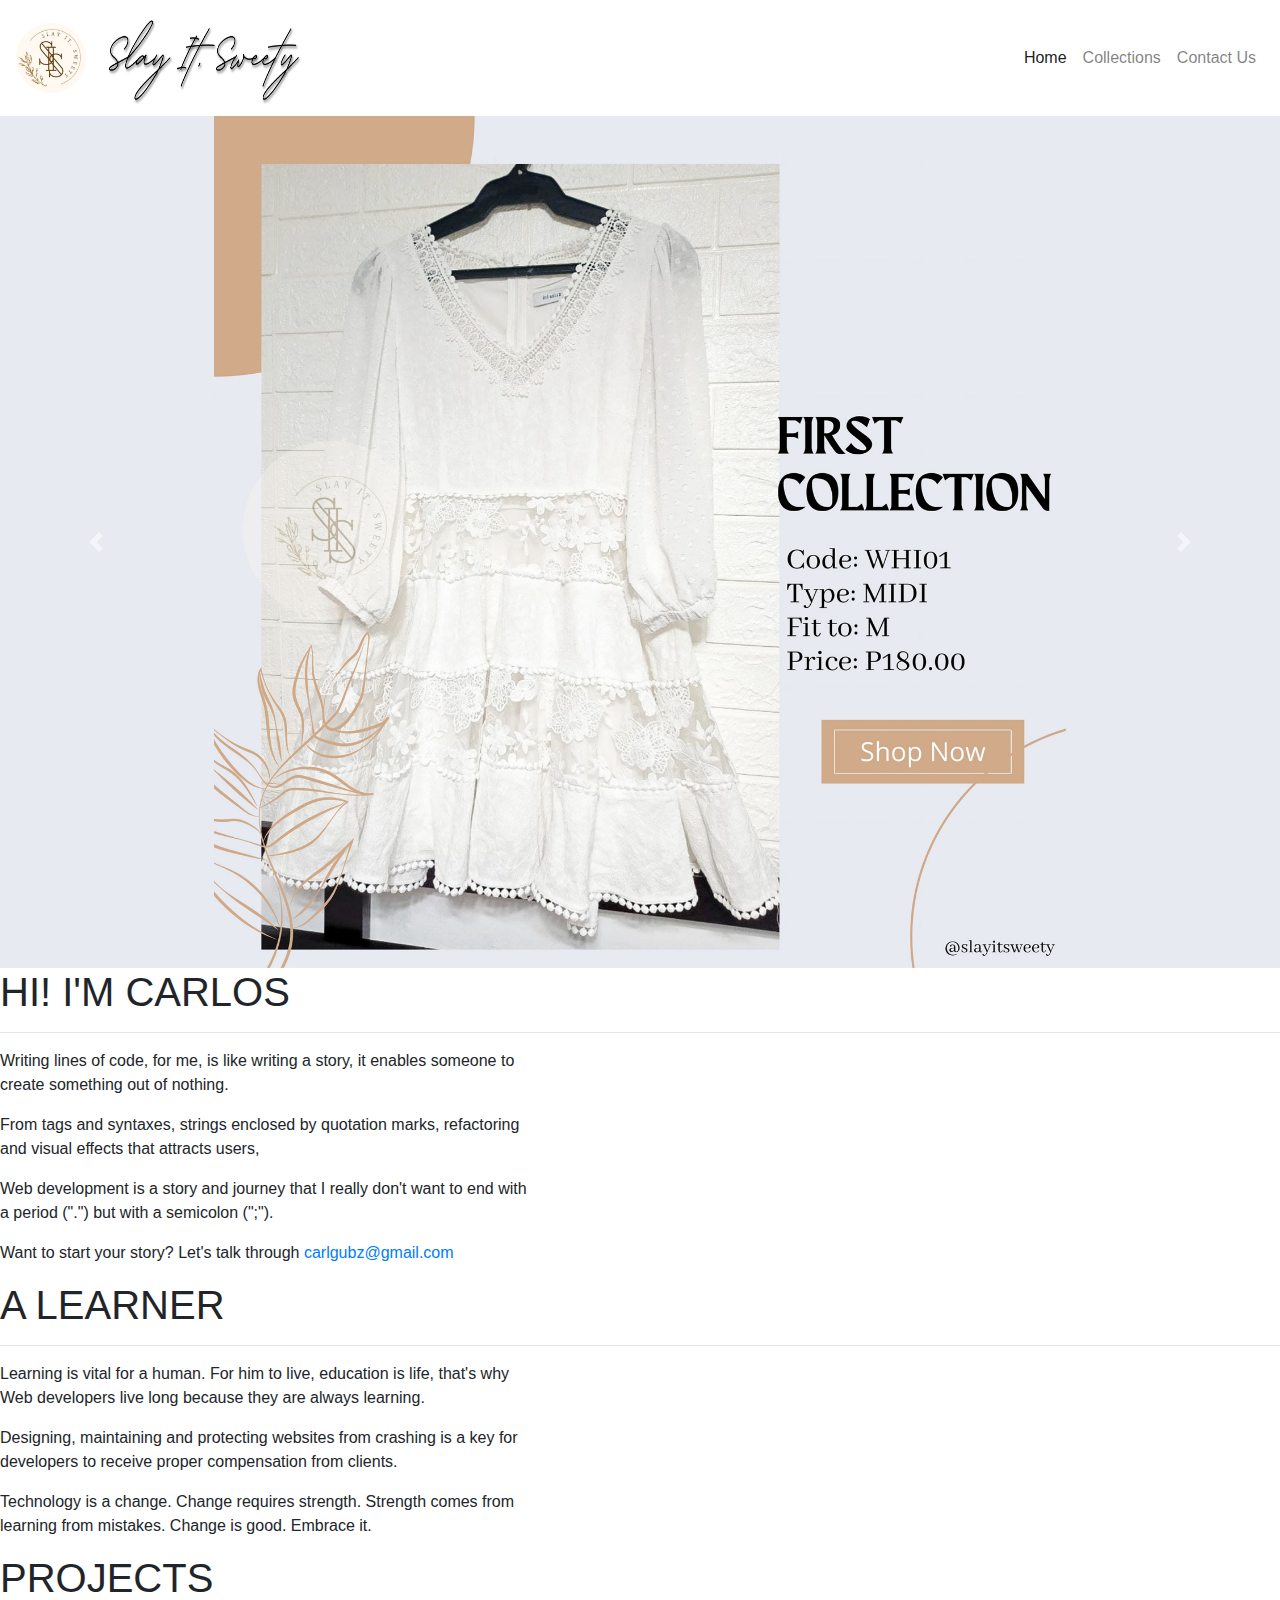
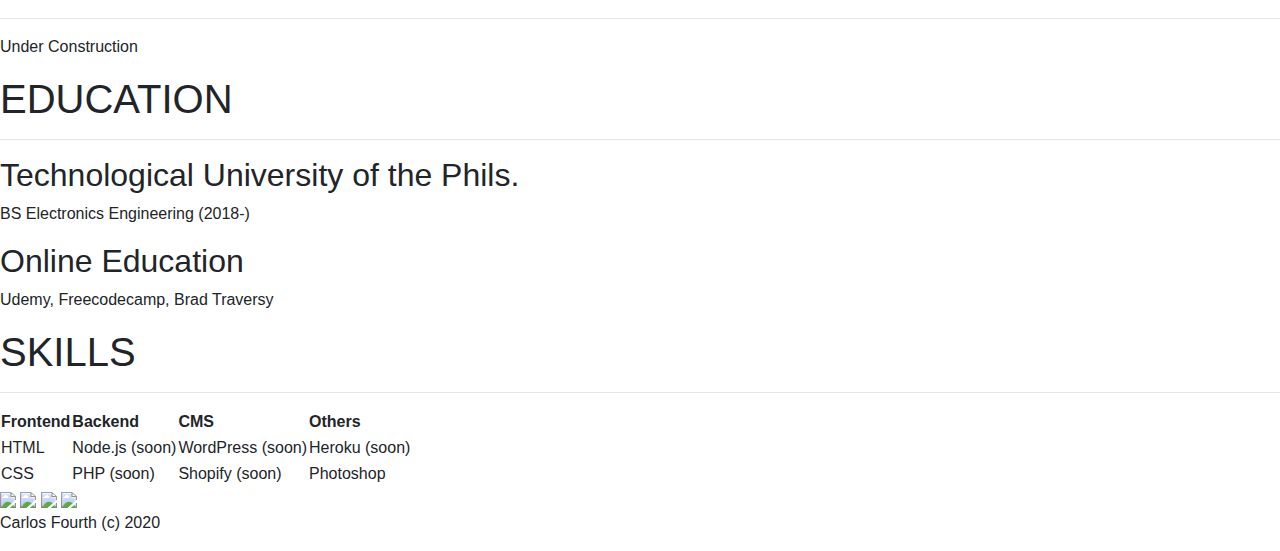
==== index.html @ f82366a4 "Add files via upload" ====
<!DOCTYPE html>
<html lang="en" dir="lir">
	<head>
		<meta name="viewport" content="width=device-width, initial-scale=1.0"> 
        <charset ="utf-8">
		
		<title> Slay it Sweety </title>
		<link rel="shortcut icon" href =  "images/logo.ico" >
		<link rel="stylesheet" href="https://stackpath.bootstrapcdn.com/bootstrap/4.4.1/css/bootstrap.min.css" integrity="sha384-Vkoo8x4CGsO3+Hhxv8T/Q5PaXtkKtu6ug5TOeNV6gBiFeWPGFN9MuhOf23Q9Ifjh" crossorigin="anonymous">
		<link rel="stylesheet" href = "styles.css">
		<link href="https://fonts.googleapis.com/css2?family=Anton&family=Indie+Flower&family=Pacifico&display=swap" rel="stylesheet">
		
	</head>
	<body>
		<!-- Navigation Bar --> 
		
      <!--  <nav class="navbar navbar-light bg-transparent">
           
            <a class="navbar-brand" href="#">
             
              
            </a>

--->
            
      
          </nav>
		<nav class="navbar navbar-expand-lg navbar-light bg-transparent ml-auto"> 
			<a class="navbar-brand" href="#"> <img src="images/logo.ico" width="70" height="70" class="d-inline-block align-top" alt=""> </a>
            <a>
                <img src="images/head3.png"width="200" height="100" class="d-inline-block align-top" alt="">
            </a>
				<button class="navbar-toggler" type="button" data-toggle="collapse" data-target="#navbarSupportedContent" aria-controls="navbarSupportedContent" aria-expanded="false" aria-label="Toggle navigation">
					<span class="navbar-toggler-icon"></span> 
				</button>
            
		<div class="collapse navbar-collapse" id="navbarSupportedContent">
			<ul class="navbar-nav ml-auto">
				<li class="nav-item active">
					<a class="nav-link" href="#webDev">Home <span class="sr-only">(current)</span></a>
				</li>
				<li class="nav-item">
					<a class="nav-link" href="#learner">Collections</a>
				</li>
				<li class="nav-item">
					<a class="nav-link" href="#projects">Contact Us</a>
				
			</div>	
		</nav>
        
	
		
		<!-- My Short Description of Myself -->
		<div class="first">
			<div id="carouselExampleControls" class="carousel slide" data-ride="carousel">
                <div class="carousel-inner">
                  <div class="carousel-item active">
                    <img class="d-block w-100" src="images/carousel1.jpg" alt="First slide">
                  </div>
                  <div class="carousel-item">
                    <img class="d-block w-100" src="images/carousel2.jpg" alt="Second slide">
                  </div>
                  <div class="carousel-item">
                    <img class="d-block w-100" src="images/carousel3.jpg" alt="Third slide">
                  </div>
                  <div class="carousel-item">
                    <img class="d-block w-100" src="images/carousel4.jpg" alt="Fourth slide">
                  </div>
                  <div class="carousel-item">
                    <img class="d-block w-100" src="images/carousel5.jpg" alt="Fifth slide">
                  </div>
                </div>
                <a class="carousel-control-prev" href="#carouselExampleControls" role="button" data-slide="prev">
                  <span class="carousel-control-prev-icon" aria-hidden="true"></span>
                  <span class="sr-only">Previous</span>
                </a>
                <a class="carousel-control-next" href="#carouselExampleControls" role="button" data-slide="next">
                  <span class="carousel-control-next-icon" aria-hidden="true"></span>
                  <span class="sr-only">Next</span>
                </a>
              </div>

		</div>
		<div class="first-container" >
				 <h1 id="webDev">HI! I'M CARLOS</h1>
				 <hr id="hr">
					<p class="first-paragraph"> Writing lines of code, for me, is like writing a story, it enables someone to
					<br> create something out of nothing.  
					
					<p class="first-paragraph">From tags and syntaxes, strings enclosed by quotation marks, refactoring
					<br>  and visual effects that attracts users, </p>
					<p class="first-paragraph"> Web development is a story and journey that I really don't want to end with
					<br> a period (".") but with a semicolon (";").
					</p>

					<p class="first-paragraph">Want to start your story? Let's talk through <a href="https://accounts.google.com">carlgubz@gmail.com</a>  </p>
				</div>		
				<div class="first-first-container">
				 <h1 id="learner" > A LEARNER </h1>
				 <hr id="hr">
				<p class="second-paragraph"> Learning is vital for a human. For him to live, education is life, that's why 
					<br> Web developers live long because they are always learning. 
					<p class="second-paragraph"> Designing, maintaining and protecting websites from crashing is a key for  
					<br> developers to receive proper compensation from clients. </p>
					<p class="second-paragraph"> Technology is a change. Change requires strength. Strength comes from
					<br>  learning from mistakes. Change is good. Embrace it. </p>
					
			</div>
			
		<div id="div-projects">
			<h1 id="projects"> PROJECTS </h1>
			<hr id="hr">

			<p class="first-paragraph"> Under Construction</p>
		
		
		</div>
			
		<div id="ed">
			<h1 id="education"> EDUCATION</h1>
			<hr id="hr">
			<h2>Technological University of the Phils.</h2>
				<p class="ed-parag">BS Electronics Engineering (2018-)</p>
			<h2>Online Education</h2>
				<p class="ed-parag" >Udemy, Freecodecamp, Brad Traversy</p>




		</div>
		
		<div class="second-container"> <!-- Skills -->
			<h1 id="skills" > SKILLS </h1>
			<hr id="hr">
			
			<table id="allSkills">
				<tr id="skillsHead">
					<th>Frontend</th>
					<th>Backend</th>
					<th>CMS</th>
					<th>Others</th>
					
				</tr>
				<tr id="skills-content">
					<td>HTML</td>
					<td>Node.js (soon)</td>
					<td>WordPress (soon)</td>
					<td>Heroku (soon)</td>
				</tr>
				<tr id="skills-content">
					<td>CSS</td>
					<td>PHP (soon)</td>
					<td>Shopify (soon)</td>
					<td>Photoshop</td>

				</tr>
				
				

			</table>
			
			<footer>
				
					<a href="https://www.facebook.com"><img id="fb" src="https://image.flaticon.com/icons/svg/747/747374.svg"></a>
					<a href="https://www.twitter.com"><img id="twitter" src="https://image.flaticon.com/icons/svg/733/733635.svg"></a>
					<a href="https://www.github.com"><img id="github" src="https://image.flaticon.com/icons/svg/1051/1051326.svg"></a>
					<a href="https://www.instagram.com"><img id="ig" src="https://image.flaticon.com/icons/svg/733/733614.svg"></a>
					<p class="footer">Carlos Fourth (c) 2020</p>

			</footer>
	<script src="index.js"> </script>
	<script src="https://code.jquery.com/jquery-3.4.1.slim.min.js" integrity="sha384-J6qa4849blE2+poT4WnyKhv5vZF5SrPo0iEjwBvKU7imGFAV0wwj1yYfoRSJoZ+n" crossorigin="anonymous"></script>
	<script src="https://cdn.jsdelivr.net/npm/popper.js@1.16.0/dist/umd/popper.min.js" integrity="sha384-Q6E9RHvbIyZFJoft+2mJbHaEWldlvI9IOYy5n3zV9zzTtmI3UksdQRVvoxMfooAo" crossorigin="anonymous"></script>
	<script src="https://stackpath.bootstrapcdn.com/bootstrap/4.4.1/js/bootstrap.min.js" integrity="sha384-wfSDF2E50Y2D1uUdj0O3uMBJnjuUD4Ih7YwaYd1iqfktj0Uod8GCExl3Og8ifwB6" crossorigin="anonymous"></script>


	</body>
	
</html>
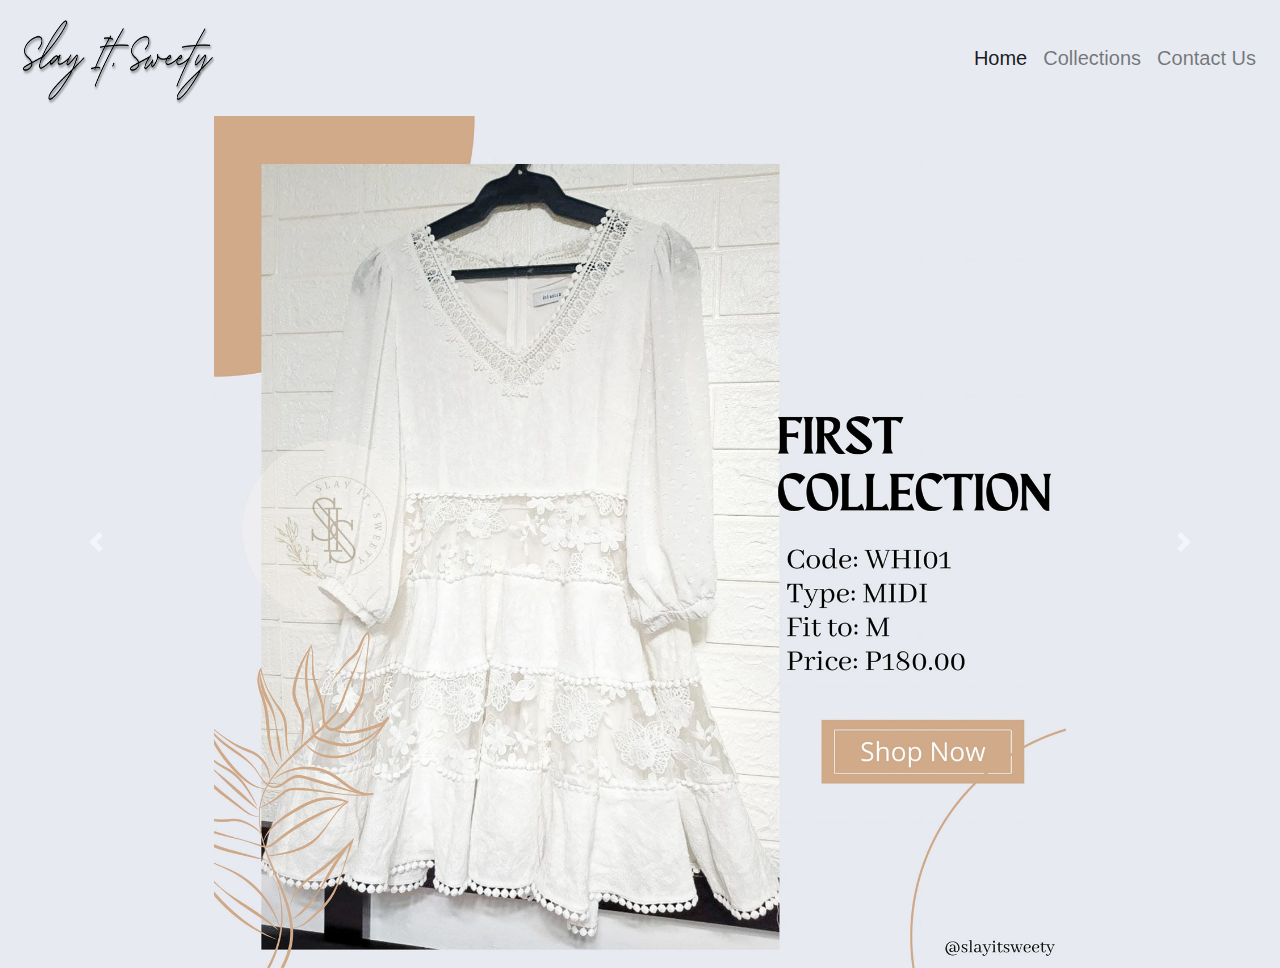
==== commit 60380a53: "Update index.html" ====
--- a/index.html
+++ b/index.html
@@ -81,93 +81,7 @@
               </div>
 
 		</div>
-		<div class="first-container" >
-				 <h1 id="webDev">HI! I'M CARLOS</h1>
-				 <hr id="hr">
-					<p class="first-paragraph"> Writing lines of code, for me, is like writing a story, it enables someone to
-					<br> create something out of nothing.  
-					
-					<p class="first-paragraph">From tags and syntaxes, strings enclosed by quotation marks, refactoring
-					<br>  and visual effects that attracts users, </p>
-					<p class="first-paragraph"> Web development is a story and journey that I really don't want to end with
-					<br> a period (".") but with a semicolon (";").
-					</p>
-
-					<p class="first-paragraph">Want to start your story? Let's talk through <a href="https://accounts.google.com">carlgubz@gmail.com</a>  </p>
-				</div>		
-				<div class="first-first-container">
-				 <h1 id="learner" > A LEARNER </h1>
-				 <hr id="hr">
-				<p class="second-paragraph"> Learning is vital for a human. For him to live, education is life, that's why 
-					<br> Web developers live long because they are always learning. 
-					<p class="second-paragraph"> Designing, maintaining and protecting websites from crashing is a key for  
-					<br> developers to receive proper compensation from clients. </p>
-					<p class="second-paragraph"> Technology is a change. Change requires strength. Strength comes from
-					<br>  learning from mistakes. Change is good. Embrace it. </p>
-					
-			</div>
-			
-		<div id="div-projects">
-			<h1 id="projects"> PROJECTS </h1>
-			<hr id="hr">
-
-			<p class="first-paragraph"> Under Construction</p>
 		
-		
-		</div>
-			
-		<div id="ed">
-			<h1 id="education"> EDUCATION</h1>
-			<hr id="hr">
-			<h2>Technological University of the Phils.</h2>
-				<p class="ed-parag">BS Electronics Engineering (2018-)</p>
-			<h2>Online Education</h2>
-				<p class="ed-parag" >Udemy, Freecodecamp, Brad Traversy</p>
-
-
-
-
-		</div>
-		
-		<div class="second-container"> <!-- Skills -->
-			<h1 id="skills" > SKILLS </h1>
-			<hr id="hr">
-			
-			<table id="allSkills">
-				<tr id="skillsHead">
-					<th>Frontend</th>
-					<th>Backend</th>
-					<th>CMS</th>
-					<th>Others</th>
-					
-				</tr>
-				<tr id="skills-content">
-					<td>HTML</td>
-					<td>Node.js (soon)</td>
-					<td>WordPress (soon)</td>
-					<td>Heroku (soon)</td>
-				</tr>
-				<tr id="skills-content">
-					<td>CSS</td>
-					<td>PHP (soon)</td>
-					<td>Shopify (soon)</td>
-					<td>Photoshop</td>
-
-				</tr>
-				
-				
-
-			</table>
-			
-			<footer>
-				
-					<a href="https://www.facebook.com"><img id="fb" src="https://image.flaticon.com/icons/svg/747/747374.svg"></a>
-					<a href="https://www.twitter.com"><img id="twitter" src="https://image.flaticon.com/icons/svg/733/733635.svg"></a>
-					<a href="https://www.github.com"><img id="github" src="https://image.flaticon.com/icons/svg/1051/1051326.svg"></a>
-					<a href="https://www.instagram.com"><img id="ig" src="https://image.flaticon.com/icons/svg/733/733614.svg"></a>
-					<p class="footer">Carlos Fourth (c) 2020</p>
-
-			</footer>
 	<script src="index.js"> </script>
 	<script src="https://code.jquery.com/jquery-3.4.1.slim.min.js" integrity="sha384-J6qa4849blE2+poT4WnyKhv5vZF5SrPo0iEjwBvKU7imGFAV0wwj1yYfoRSJoZ+n" crossorigin="anonymous"></script>
 	<script src="https://cdn.jsdelivr.net/npm/popper.js@1.16.0/dist/umd/popper.min.js" integrity="sha384-Q6E9RHvbIyZFJoft+2mJbHaEWldlvI9IOYy5n3zV9zzTtmI3UksdQRVvoxMfooAo" crossorigin="anonymous"></script>
@@ -176,4 +90,4 @@
 
 	</body>
 	
-</html>+</html>
--- a/styles.css
+++ b/styles.css
@@ -0,0 +1,266 @@
+
+body{
+	background-color: #e7eaf1 ;
+	margin-right:200px;
+	margin-left:200px }
+
+#hr{width: 100% ;
+	background: black}
+
+
+.websiteLogo {
+	display: block ; 
+	max-width:100px;
+	}
+#navbarSupportedContent{
+    font-size: 20px ;
+    color: black
+}
+.navbar{
+    margin-top:0px
+}    
+.navbar-brand{
+    font-size: 50px
+}
+	
+.nav-link .nav-item{ 
+	font-size: 50px ;
+    color: black}
+
+
+/******HI! Im Carlos******/						
+#prof{
+	width:20%;
+	display:block ;
+	margin-left: auto;
+	margin-right: auto;
+
+}
+#webDev {
+		font-family: Verdana, Geneva, Tahoma, sans-serif;
+		color:black;
+		font-weight: bold;
+		text-align: center; }
+	
+#learner, #education,#projects, #skills {font-family:Verdana, Geneva, Tahoma, sans-serif;
+		color: black;
+		font-size: 30px;
+		text-align: center;
+		font-weight: bold; }
+
+.first-container, #ed, #div-projects, .second-container{
+	align-items: center;
+	text-align:justify;
+	margin-top: 80px ;
+	color: black ;
+	margin-right:50px;
+	margin-left:50px;
+	 }
+
+.first-paragraph, .first-first-paragraph, .second-paragraph, .ed-parag {
+	font-family: 'Roboto', sans-serif;
+	text-align:justify;
+	font-size:18px;
+	line-height: 2.0;
+	letter-spacing: 2px; 
+	margin-top:20px;}
+
+
+
+.first-first-container{
+	margin-top:130px;
+	font-size: 15px ;
+	line-height: 2.0;
+	color: black ;
+	margin-right:50px;
+	margin-left:50px	
+}
+
+/******Skills************/
+ 
+#allSkills{
+	width:100%;
+	padding:30px ;
+	margin-left: auto;
+	margin-right: auto;
+	text-align: center;
+	font-size:20px;
+	font-family: 'Roboto', sans-serif ;
+	font-weight: bold;
+
+}
+#frontEnd{
+	text-align:center ; 
+	margin-bottom: 5px ;
+	margin-top: 40px ;
+	font-size: 30px;
+ }	
+#frontEndPic{
+	margin-bottom: 40px ;
+	width:500px ;
+ }
+ 
+ 
+ #skills-content{
+	 font-weight: normal;
+ }
+
+ /*********Education*************/
+ h2{
+	font-size: 30px;
+}
+
+ /*********FOoter****/
+ footer{
+	display:block ;
+	position:absolute ;
+	left:0 ;
+	right: 0 ;
+	background-color: white;
+	width:100% ;
+	text-align: center;
+	padding:10px ;
+	margin-top:100px;
+	font-family: 'Roboto', sans-serif ;
+	font-size:15px;
+	font-weight:bold;
+ }
+
+ #fb, #github, #ig, #twitter {
+	padding-top:20px ; 
+	width:3%
+ }
+
+ .footer{
+	color:black;
+	margin-top:20px; }
+	
+
+/*PC*/
+@media(max-width:1281px){
+	body{
+		margin-left: 200px;
+		margin-right: 200px;
+	}
+
+/*Mobile*/
+@media (min-width:320px){
+	body {
+		margin:0px;}
+
+	.navbar-brand{
+		display:none ;
+		position: relative;
+		left:50% ;
+	
+	
+	}#hr{width: 100% ;
+		background: white}
+	
+	.websiteLogo {
+		display: block ; 
+		max-width:100px;
+		}
+	
+		
+	.nav-link .nav-item { 
+		font-size: 50px ;}
+			
+	/******HI! Im Carlos******/		
+	#prof{
+		width:50%;
+	}
+	
+	#webDev, #learner, #skills, #education, #projects{
+	font-family:Verdana, Geneva, Tahoma, sans-serif;
+	color: black;
+	font-size:40px;
+	text-align: center;
+	font-weight: bold; }
+
+
+	.first-container, #ed, .second-container{
+		align-items: center;
+		text-align:justify;
+		margin-top: 50px ;
+		color: white ;
+		 }
+	
+	.first-paragraph, .second-paragraph, .ed-parag {
+		font-family: 'Roboto', sans-serif;
+		text-align:justify;
+		font-size:20px;
+		line-height: 1.5;
+		letter-spacing: 1.5px; 
+		margin-top:10px;}
+	
+	
+	
+	.first-first-container{
+		margin-top:20px;
+		margin-right:50px;
+		margin-left:50px	
+	}
+	
+	/******Skills************/
+	}
+	
+	#allSkills{
+		font-size:20px
+	}
+
+	#frontEnd{
+		text-align:center ; 
+		margin-bottom: 5px ;
+		margin-top: 40px ;
+		font-size: 30px;
+	 }	
+
+	 /*********Education*************/
+	 h2{
+		 font-size: 15px;
+	 }
+	 
+	/*********FOoter****/
+	 #footer{
+		text-align:center;
+		margin-top:100px;
+		margin-bottom:50px;
+		font-family: 'Roboto', sans-serif ;
+		font-size:15px;
+		font-weight:bold;
+		
+	 }
+	/*********FOoter****/
+	footer{
+		display:block ;
+		position:absolute ;
+		left:0 ;
+		right: 0 ;
+		background-color: white;
+		width:100% ;
+		text-align: center;
+		padding:10px ;
+		margin-top:100px;
+		font-family: 'Roboto', sans-serif ;
+		font-size:15px;
+		font-weight:bold;
+	 }
+	
+	 #fb, #github, #ig, #twitter {
+		padding-top:20px ; 
+		width:10%
+	 }
+	
+	 .footer{
+		color:black;
+		margin-top:20px; }
+
+	
+ 
+
+
+
+
+
+     }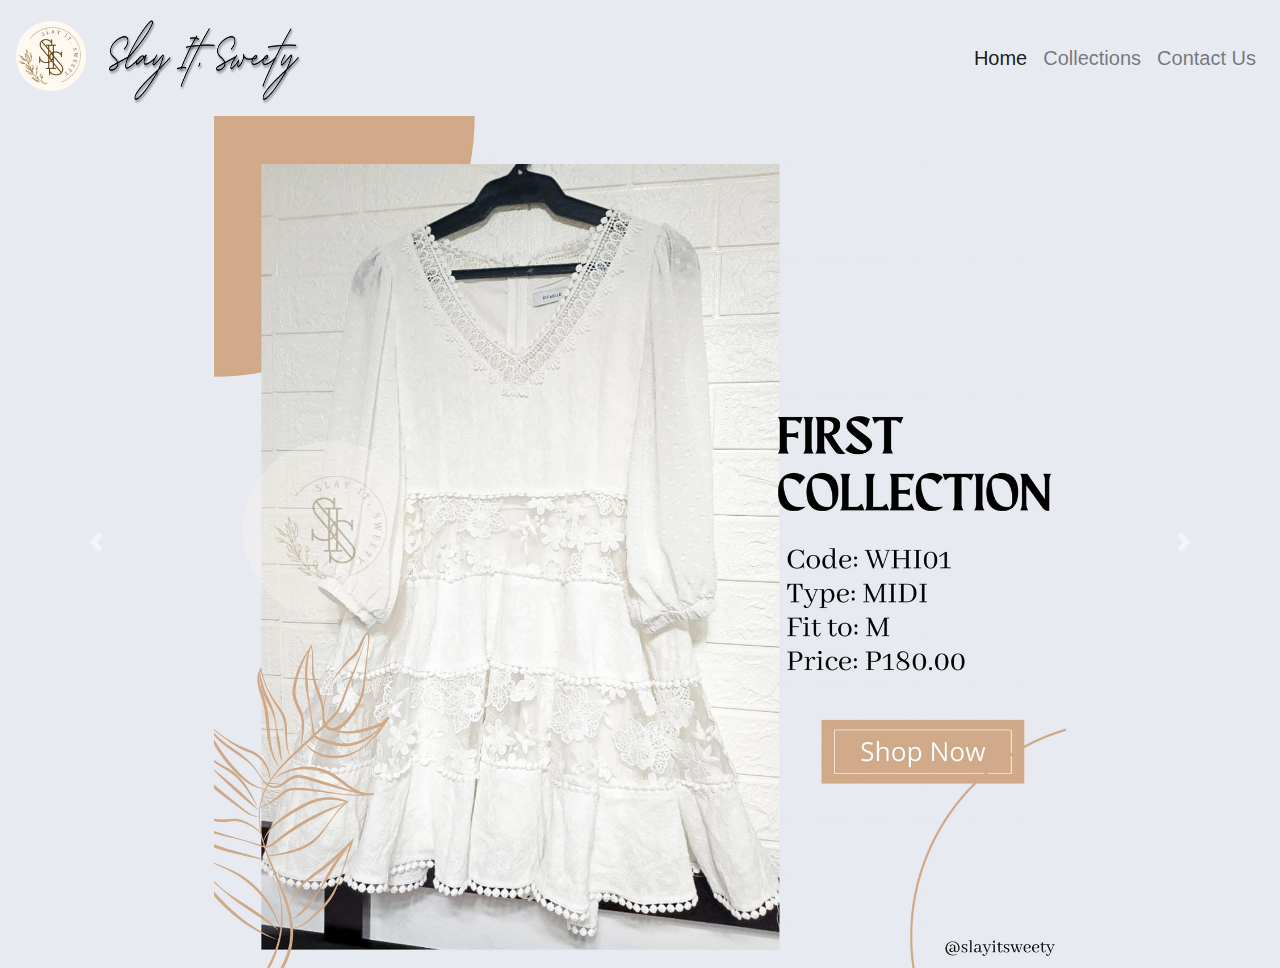
==== commit 9c160c22: "Add files via upload" ====
--- a/index.html
+++ b/index.html
@@ -5,28 +5,17 @@
         <charset ="utf-8">
 		
 		<title> Slay it Sweety </title>
-		<link rel="shortcut icon" href =  "images/logo.ico" >
+		<link rel="shortcut icon" href ="images/logo.ico" >
 		<link rel="stylesheet" href="https://stackpath.bootstrapcdn.com/bootstrap/4.4.1/css/bootstrap.min.css" integrity="sha384-Vkoo8x4CGsO3+Hhxv8T/Q5PaXtkKtu6ug5TOeNV6gBiFeWPGFN9MuhOf23Q9Ifjh" crossorigin="anonymous">
 		<link rel="stylesheet" href = "styles.css">
 		<link href="https://fonts.googleapis.com/css2?family=Anton&family=Indie+Flower&family=Pacifico&display=swap" rel="stylesheet">
 		
 	</head>
 	<body>
-		<!-- Navigation Bar --> 
-		
-      <!--  <nav class="navbar navbar-light bg-transparent">
-           
-            <a class="navbar-brand" href="#">
-             
-              
-            </a>
-
---->
-            
       
-          </nav>
+          
 		<nav class="navbar navbar-expand-lg navbar-light bg-transparent ml-auto"> 
-			<a class="navbar-brand" href="#"> <img src="images/logo.ico" width="70" height="70" class="d-inline-block align-top" alt=""> </a>
+			<a class="navbar-brand" href="index.html"> <img src="images/logo.ico" width="70" height="70" class="d-inline-block align-top" alt=""> </a>
             <a>
                 <img src="images/head3.png"width="200" height="100" class="d-inline-block align-top" alt="">
             </a>
@@ -37,13 +26,13 @@
 		<div class="collapse navbar-collapse" id="navbarSupportedContent">
 			<ul class="navbar-nav ml-auto">
 				<li class="nav-item active">
-					<a class="nav-link" href="#webDev">Home <span class="sr-only">(current)</span></a>
+					<a class="nav-link" href="index.html">Home <span class="sr-only">(current)</span></a>
 				</li>
 				<li class="nav-item">
 					<a class="nav-link" href="#learner">Collections</a>
 				</li>
 				<li class="nav-item">
-					<a class="nav-link" href="#projects">Contact Us</a>
+					<a class="nav-link" href="contact.html">Contact Us</a>
 				
 			</div>	
 		</nav>
@@ -55,19 +44,30 @@
 			<div id="carouselExampleControls" class="carousel slide" data-ride="carousel">
                 <div class="carousel-inner">
                   <div class="carousel-item active">
-                    <img class="d-block w-100" src="images/carousel1.jpg" alt="First slide">
+                    <a href="https://www.facebook.com/SlayItSweety/photos/pcb.110591181297714/110581501298682/">
+                        <img class="d-block w-100" src="images/carousel1.jpg" alt="First slide"> 
+                    </a>
                   </div>
                   <div class="carousel-item">
-                    <img class="d-block w-100" src="images/carousel2.jpg" alt="Second slide">
+                    <a href="https://www.facebook.com/SlayItSweety/photos/pcb.110591181297714/110581554632010">
+                        <img class="d-block w-100" src="images/carousel2.jpg" alt="Second slide">
+                    </a>
                   </div>
                   <div class="carousel-item">
-                    <img class="d-block w-100" src="images/carousel3.jpg" alt="Third slide">
+                    <a href="https://www.facebook.com/SlayItSweety/photos/pcb.110591181297714/110581604632005">
+                        <img class="d-block w-100" src="images/carousel3.jpg" alt="Third slide">
+                    </a>
+                    </div>
+                  <div class="carousel-item">
+                    <a href="https://www.facebook.com/SlayItSweety/photos/pcb.110591181297714/110581674631998">
+                        <img class="d-block w-100" src="images/carousel4.jpg" alt="Fourth slide">
+                    </a>
+                   
                   </div>
                   <div class="carousel-item">
-                    <img class="d-block w-100" src="images/carousel4.jpg" alt="Fourth slide">
-                  </div>
-                  <div class="carousel-item">
-                    <img class="d-block w-100" src="images/carousel5.jpg" alt="Fifth slide">
+                    <a href="https://www.facebook.com/SlayItSweety/photos/pcb.110591181297714/110581811298651">
+                        <img class="d-block w-100" src="images/carousel5.jpg" alt="Fifth slide">
+                    </a>
                   </div>
                 </div>
                 <a class="carousel-control-prev" href="#carouselExampleControls" role="button" data-slide="prev">
@@ -90,4 +90,4 @@
 
 	</body>
 	
-</html>
+</html>--- a/styles.css
+++ b/styles.css
@@ -135,6 +135,19 @@
 	color:black;
 	margin-top:20px; }
 	
+/**********Contact*/
+.first-contact, .second-contact{
+    text-align: center;
+    margin-top: 100px;
+    margin-left: auto;
+    margin-right: auto;
+}
+#phone{
+    height: 30px;
+    width:30px;
+    margin-right: 30px;
+}
+
 
 /*PC*/
 @media(max-width:1281px){
@@ -149,9 +162,9 @@
 		margin:0px;}
 
 	.navbar-brand{
-		display:none ;
+		display:block ;
 		position: relative;
-		left:50% ;
+    }
 	
 	
 	}#hr{width: 100% ;
@@ -166,101 +179,4 @@
 	.nav-link .nav-item { 
 		font-size: 50px ;}
 			
-	/******HI! Im Carlos******/		
-	#prof{
-		width:50%;
-	}
-	
-	#webDev, #learner, #skills, #education, #projects{
-	font-family:Verdana, Geneva, Tahoma, sans-serif;
-	color: black;
-	font-size:40px;
-	text-align: center;
-	font-weight: bold; }
-
-
-	.first-container, #ed, .second-container{
-		align-items: center;
-		text-align:justify;
-		margin-top: 50px ;
-		color: white ;
-		 }
-	
-	.first-paragraph, .second-paragraph, .ed-parag {
-		font-family: 'Roboto', sans-serif;
-		text-align:justify;
-		font-size:20px;
-		line-height: 1.5;
-		letter-spacing: 1.5px; 
-		margin-top:10px;}
-	
-	
-	
-	.first-first-container{
-		margin-top:20px;
-		margin-right:50px;
-		margin-left:50px	
-	}
-	
-	/******Skills************/
-	}
-	
-	#allSkills{
-		font-size:20px
-	}
-
-	#frontEnd{
-		text-align:center ; 
-		margin-bottom: 5px ;
-		margin-top: 40px ;
-		font-size: 30px;
-	 }	
-
-	 /*********Education*************/
-	 h2{
-		 font-size: 15px;
-	 }
-	 
-	/*********FOoter****/
-	 #footer{
-		text-align:center;
-		margin-top:100px;
-		margin-bottom:50px;
-		font-family: 'Roboto', sans-serif ;
-		font-size:15px;
-		font-weight:bold;
-		
-	 }
-	/*********FOoter****/
-	footer{
-		display:block ;
-		position:absolute ;
-		left:0 ;
-		right: 0 ;
-		background-color: white;
-		width:100% ;
-		text-align: center;
-		padding:10px ;
-		margin-top:100px;
-		font-family: 'Roboto', sans-serif ;
-		font-size:15px;
-		font-weight:bold;
-	 }
-	
-	 #fb, #github, #ig, #twitter {
-		padding-top:20px ; 
-		width:10%
-	 }
-	
-	 .footer{
-		color:black;
-		margin-top:20px; }
-
-	
- 
-
-
-
-
-
-     }+    }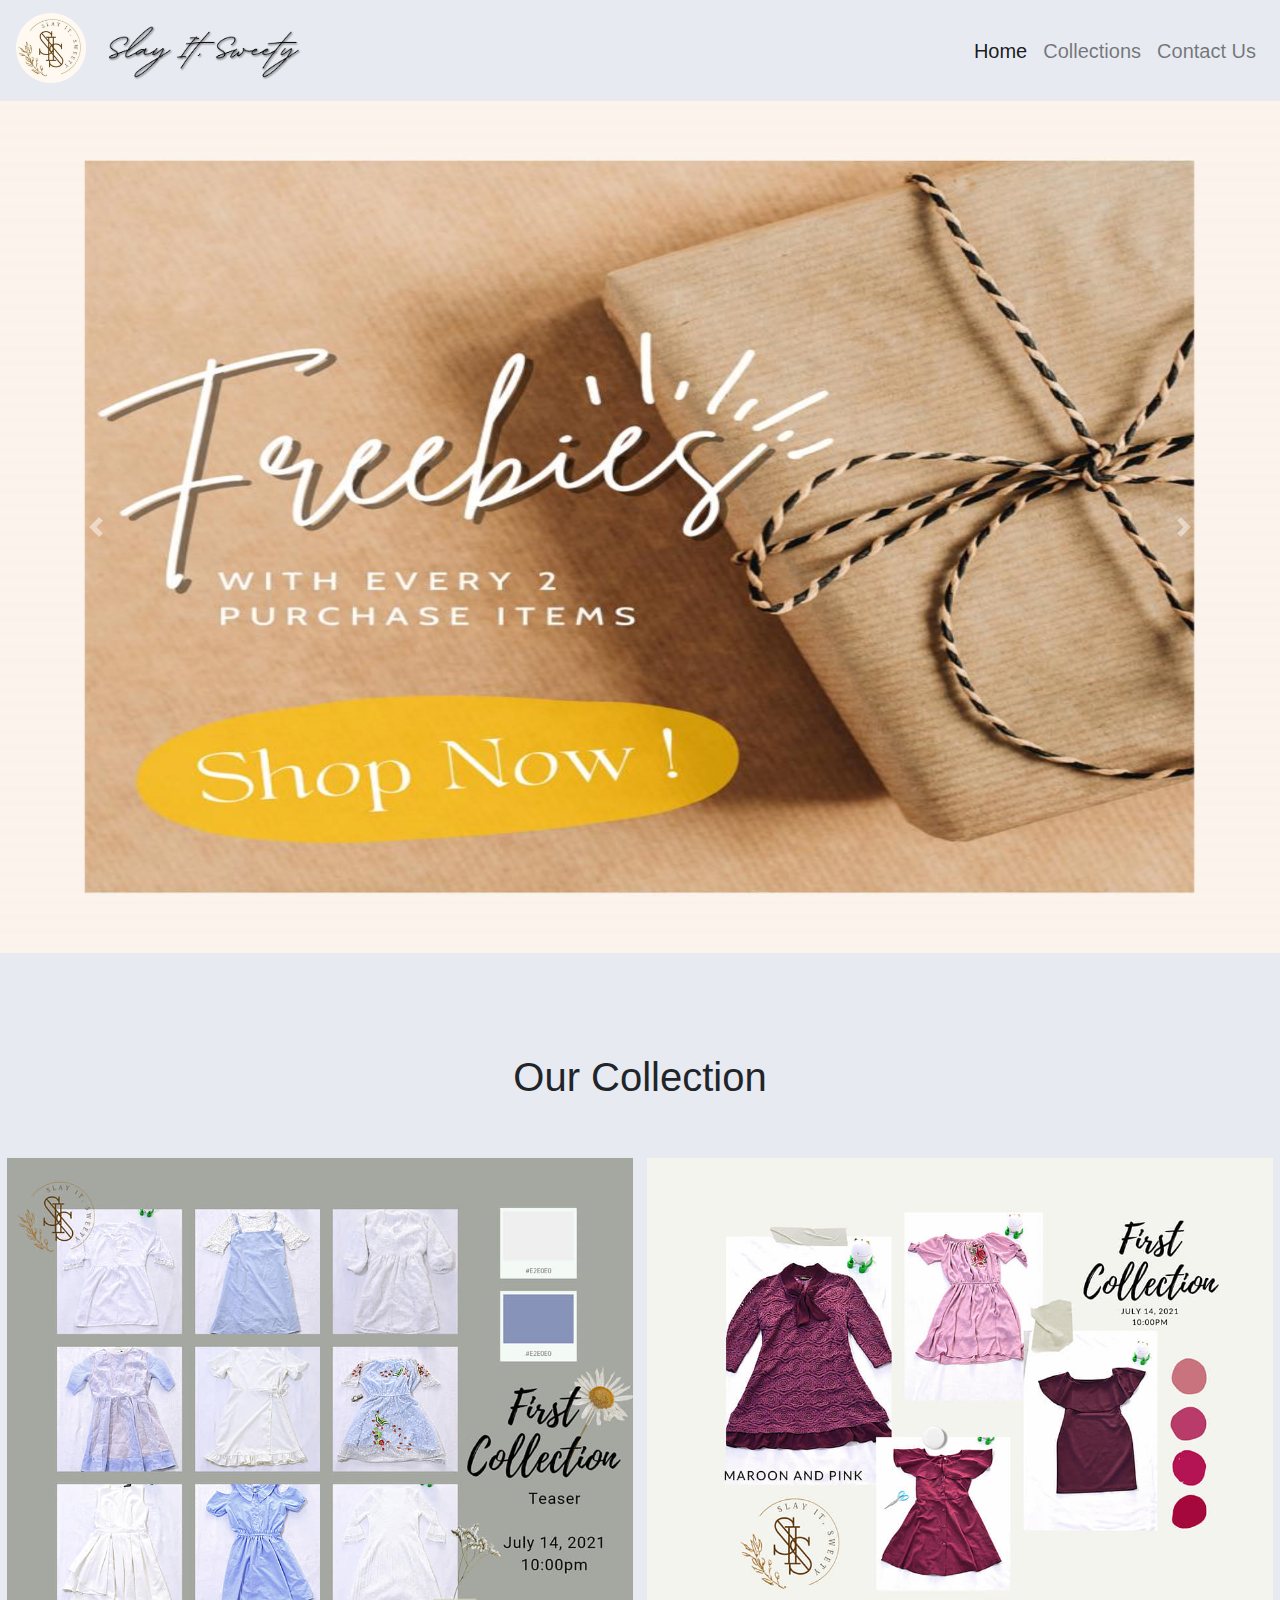
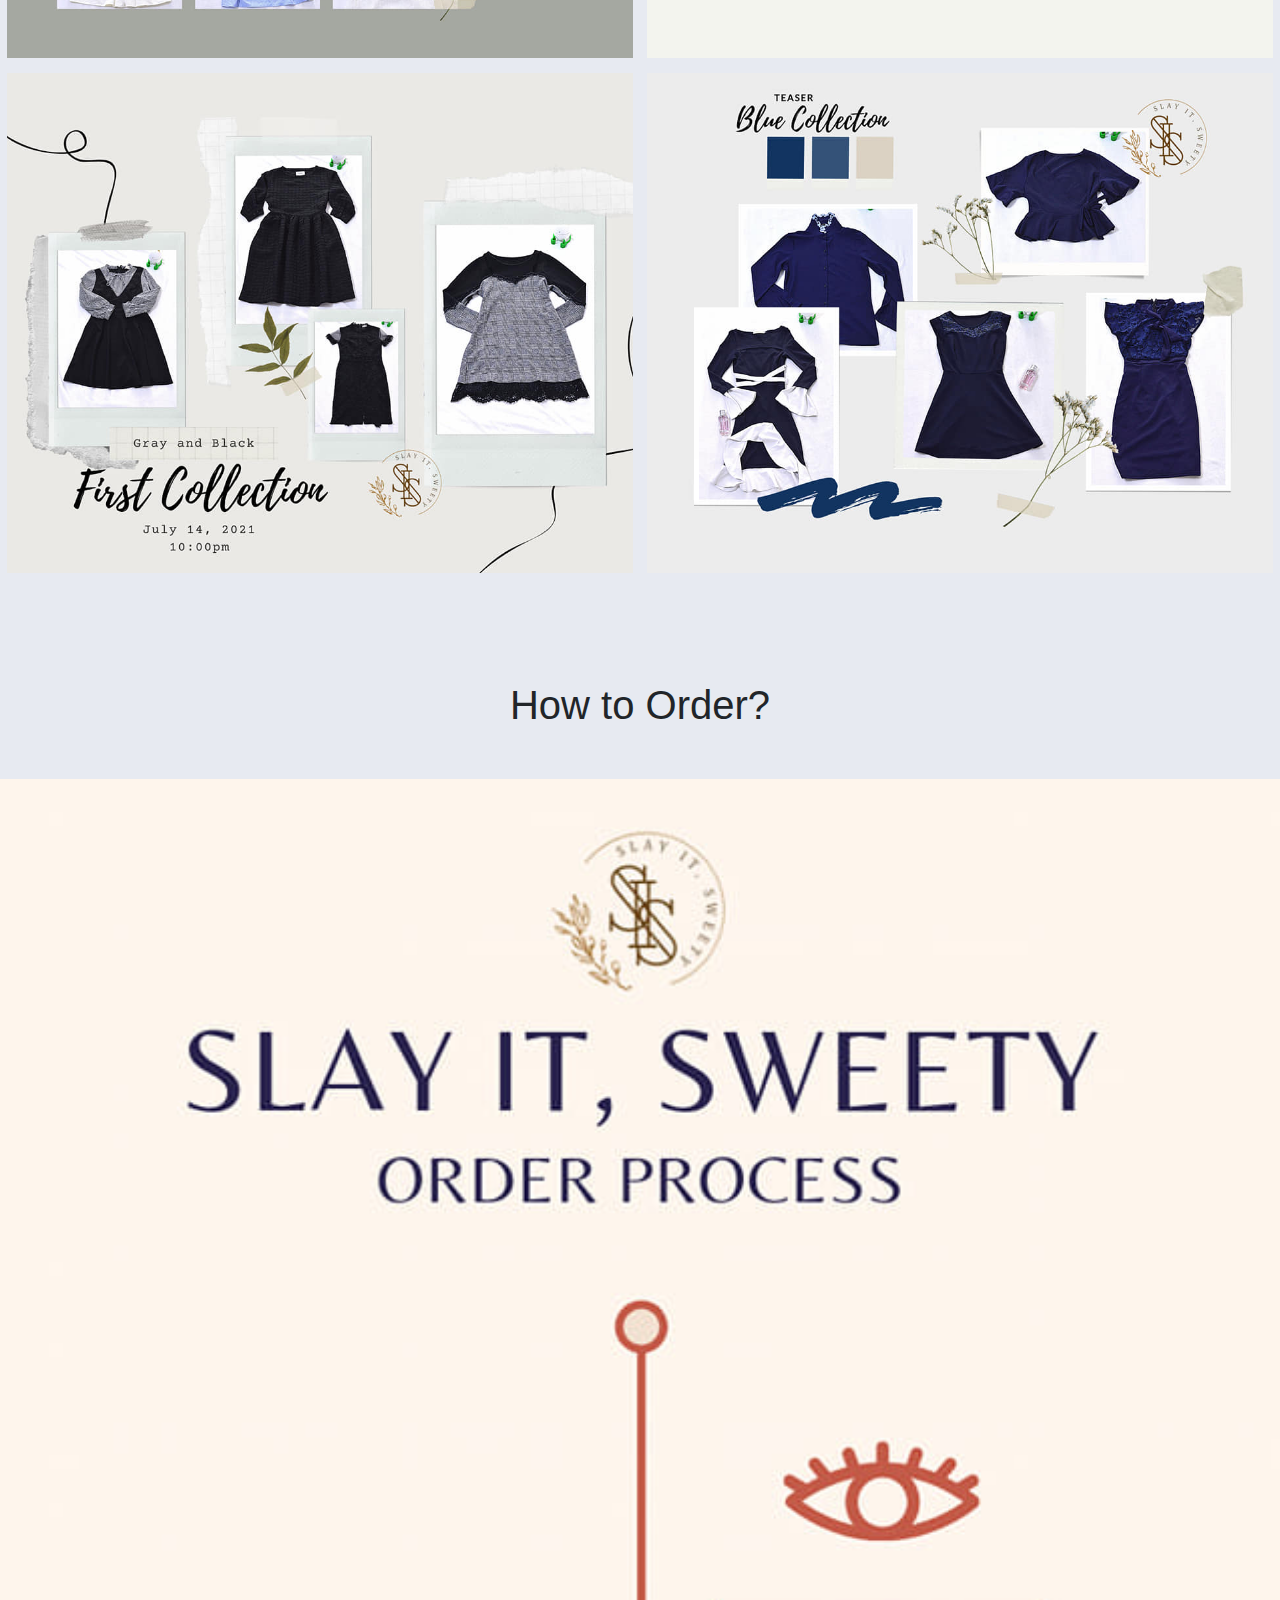
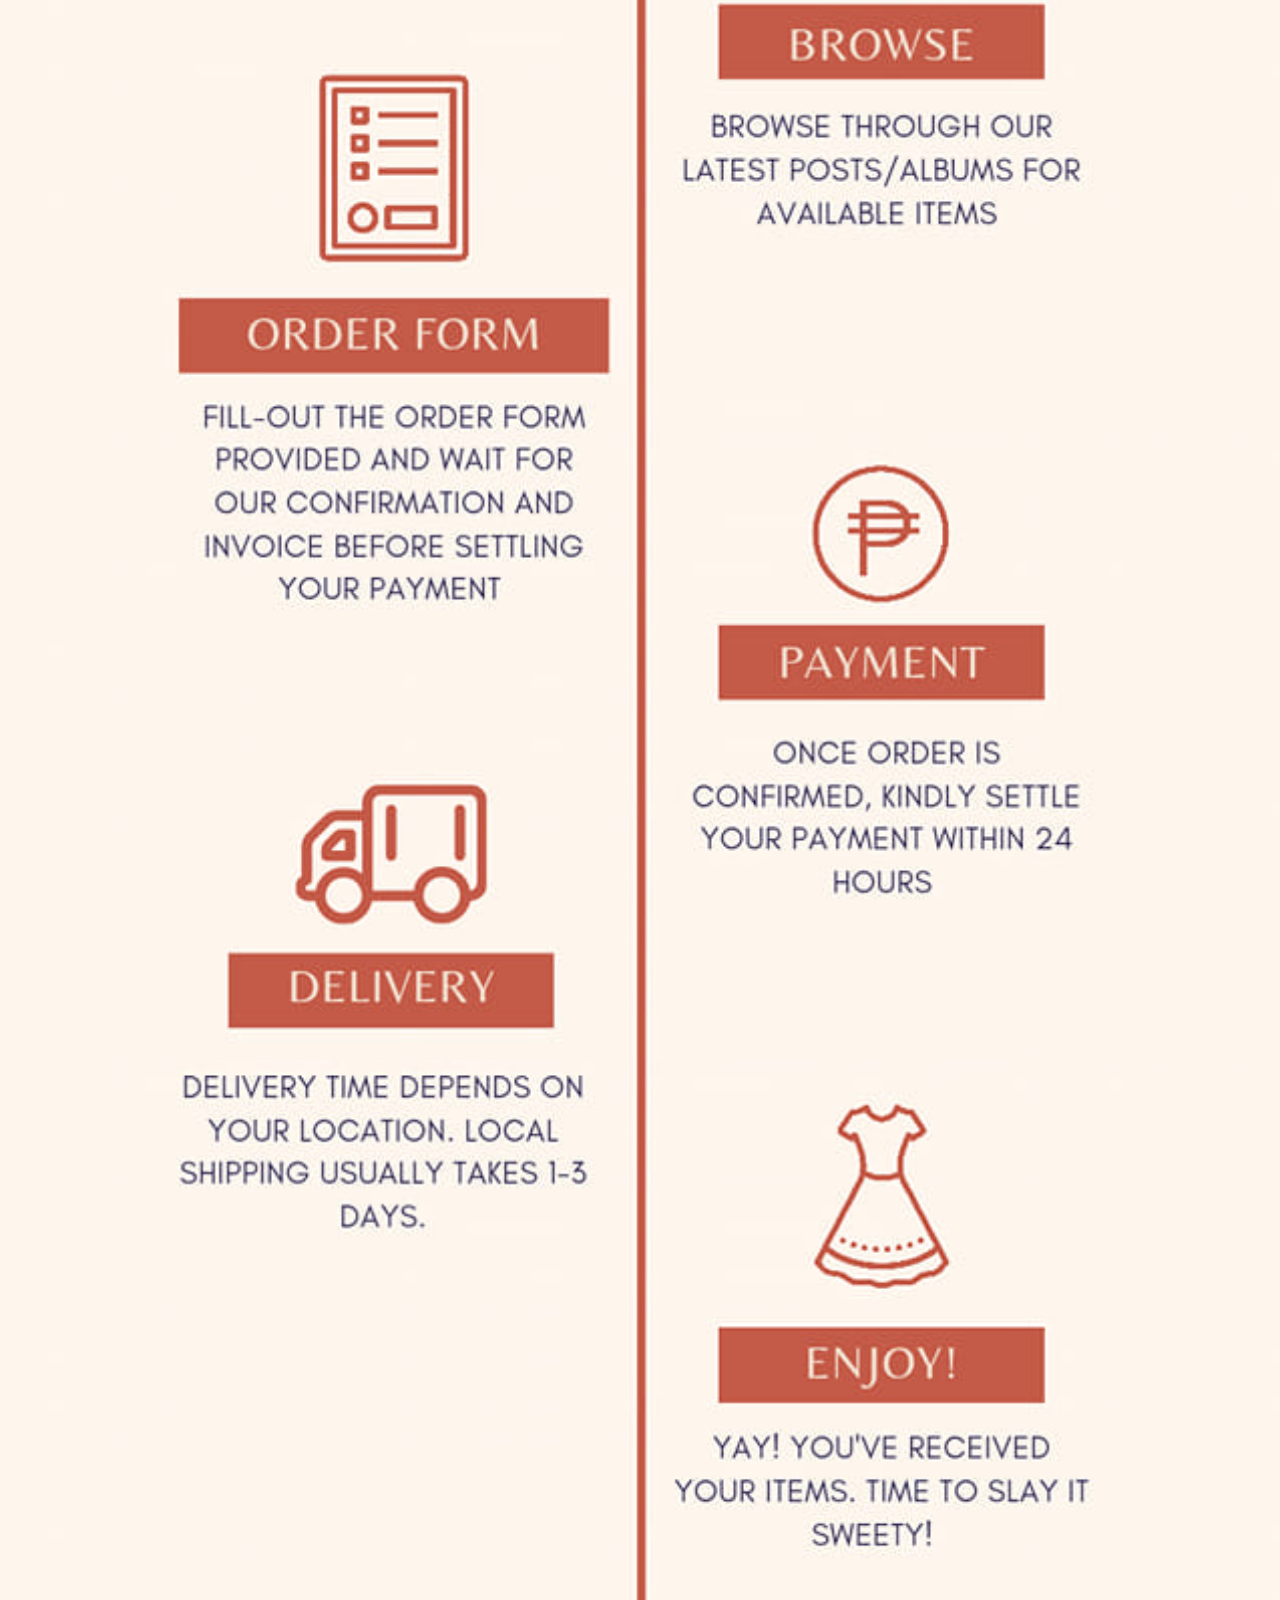
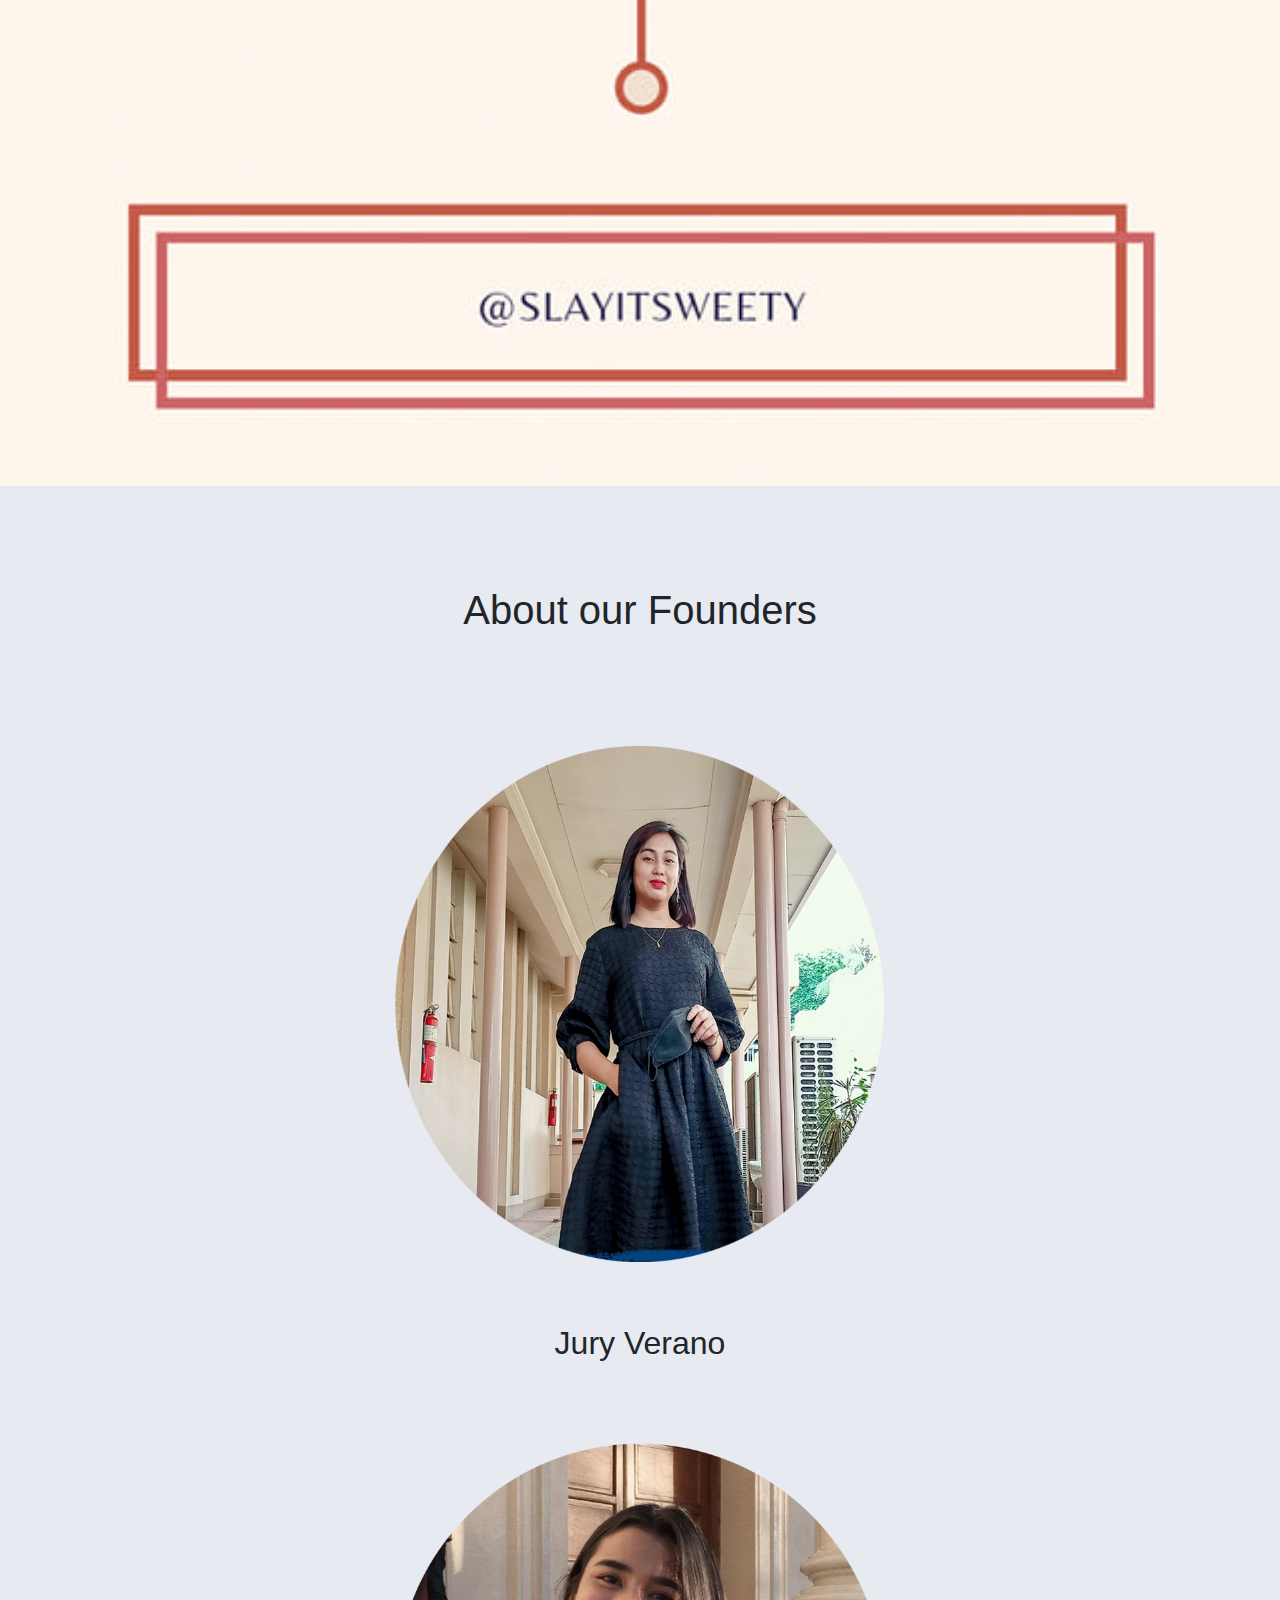
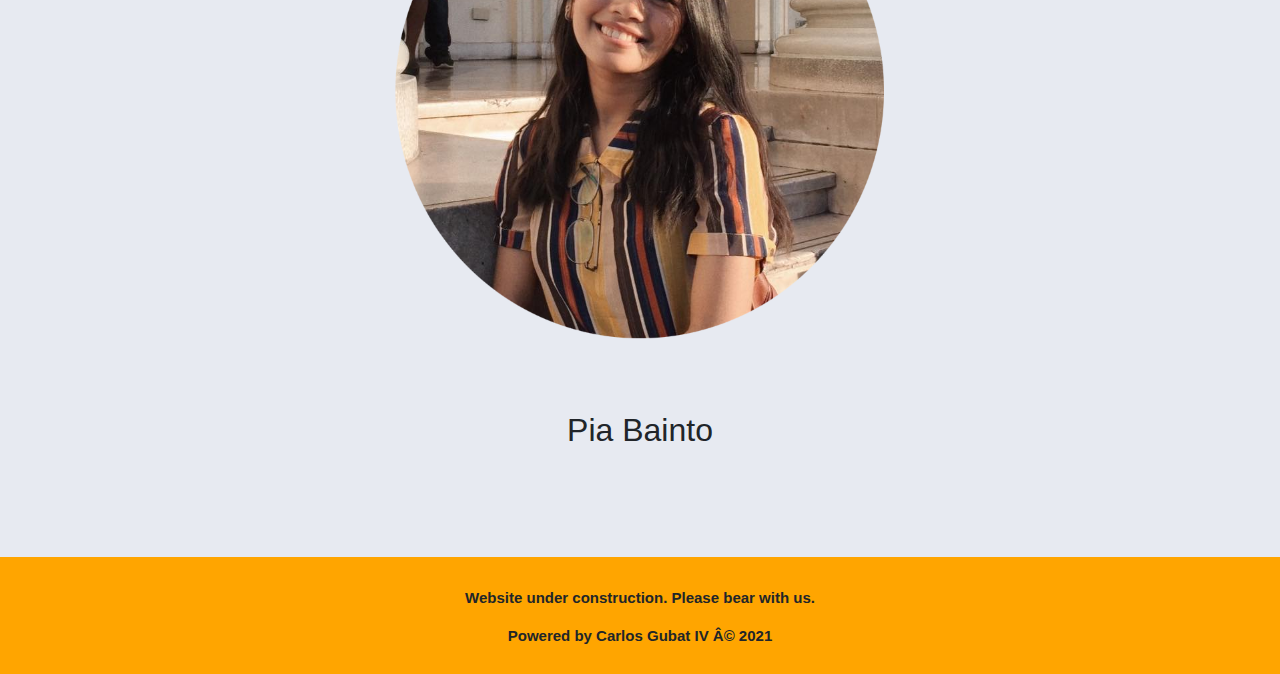
==== commit e6b108c0: "Add files via upload" ====
--- a/index.html
+++ b/index.html
@@ -17,7 +17,7 @@
 		<nav class="navbar navbar-expand-lg navbar-light bg-transparent ml-auto"> 
 			<a class="navbar-brand" href="index.html"> <img src="images/logo.ico" width="70" height="70" class="d-inline-block align-top" alt=""> </a>
             <a>
-                <img src="images/head3.png"width="200" height="100" class="d-inline-block align-top" alt="">
+                <img id="head3" src="images/head3.png"width="200" height="100" class="d-inline-block align-top" alt="">
             </a>
 				<button class="navbar-toggler" type="button" data-toggle="collapse" data-target="#navbarSupportedContent" aria-controls="navbarSupportedContent" aria-expanded="false" aria-label="Toggle navigation">
 					<span class="navbar-toggler-icon"></span> 
@@ -29,7 +29,7 @@
 					<a class="nav-link" href="index.html">Home <span class="sr-only">(current)</span></a>
 				</li>
 				<li class="nav-item">
-					<a class="nav-link" href="#learner">Collections</a>
+					<a class="nav-link" href="index.html">Collections</a>
 				</li>
 				<li class="nav-item">
 					<a class="nav-link" href="contact.html">Contact Us</a>
@@ -39,11 +39,16 @@
         
 	
 		
-		<!-- My Short Description of Myself -->
+		<!-- Carousel  -->
 		<div class="first">
 			<div id="carouselExampleControls" class="carousel slide" data-ride="carousel">
                 <div class="carousel-inner">
                   <div class="carousel-item active">
+                      <img  class="d-block w-100" src="images/test.jpg" alt="First slide"> 
+                    
+                  </div>
+                  
+                  <div class="carousel-item ">
                     <a href="https://www.facebook.com/SlayItSweety/photos/pcb.110591181297714/110581501298682/">
                         <img class="d-block w-100" src="images/carousel1.jpg" alt="First slide"> 
                     </a>
@@ -81,7 +86,55 @@
               </div>
 
 		</div>
+    
+    <section id="collections">
+    <!-- Featured Collections-->
+
+    <div id="collections">
+        <h1 class="first-collections"> Our Collection </h1>
+        <table class="col">
+            <th><a href= "https://www.facebook.com/SlayItSweety/photos/pcb.109592024730963/109591631397669/"><img  class="col" src="images/collection1.jpg"></a></th>
+            <th><a href=" https://www.facebook.com/SlayItSweety/photos/pcb.109592024730963/109591948064304"><img  class="col" src="images/collection2.jpg"></a></th>
+
+        </table>
+        <table class="col">
+            <th><a href=" https://www.facebook.com/SlayItSweety/photos/pcb.109592024730963/109591858064313"><img class="col" src="images/collection3.jpg"></a></th>
+            <th><a href=" https://www.facebook.com/SlayItSweety/photos/pcb.109592024730963/109591791397653"><img class="col" src="images/collection4.jpg"></a></th>
+          
+          
+        </table>
+
+    </div>
+  </section>
+
+    <!-- How to Order-->
+
+
+    <div class="Order"> 
+        <h1 class="first-collections"> How to Order?</h1>
+          <img id="order" src="images/order1.jpg">
+
+    </div>
 		
+
+    <!-- Founder-->
+
+    <div id="founder">
+        <h1 class="first-collections">About our Founders</h1>
+          <img class="founders" src="images/jury.png">
+            <h2>Jury Verano</h2>
+          <img class="founders" src="images/pia.png">
+            <h2>Pia Bainto</h2>
+    </div>
+
+
+    <!--- Footer-->
+
+
+    <div class="footer">
+        <p> Website under construction. Please bear with us. </p>
+        <p> Powered by Carlos Gubat IV © 2021</p>
+    </div>
 	<script src="index.js"> </script>
 	<script src="https://code.jquery.com/jquery-3.4.1.slim.min.js" integrity="sha384-J6qa4849blE2+poT4WnyKhv5vZF5SrPo0iEjwBvKU7imGFAV0wwj1yYfoRSJoZ+n" crossorigin="anonymous"></script>
 	<script src="https://cdn.jsdelivr.net/npm/popper.js@1.16.0/dist/umd/popper.min.js" integrity="sha384-Q6E9RHvbIyZFJoft+2mJbHaEWldlvI9IOYy5n3zV9zzTtmI3UksdQRVvoxMfooAo" crossorigin="anonymous"></script>
--- a/styles.css
+++ b/styles.css
@@ -1,3 +1,6 @@
+
+/****Navigation bar******/
+
 
 body{
 	background-color: #e7eaf1 ;
@@ -28,126 +31,79 @@
     color: black}
 
 
-/******HI! Im Carlos******/						
-#prof{
-	width:20%;
-	display:block ;
-	margin-left: auto;
-	margin-right: auto;
+/***Carousel****/
+.carousel {
+	width:100%; /* Or try to use important */
+	height:auto;
+  }
 
+/*Collections*/
+
+#collections, .first-collections{
+	margin-top : 100px;
+	margin-bottom: 100px;
+	text-align: center;
+	width: 100%;
+	
 }
-#webDev {
-		font-family: Verdana, Geneva, Tahoma, sans-serif;
-		color:black;
-		font-weight: bold;
-		text-align: center; }
-	
-#learner, #education,#projects, #skills {font-family:Verdana, Geneva, Tahoma, sans-serif;
-		color: black;
-		font-size: 30px;
-		text-align: center;
-		font-weight: bold; }
-
-.first-container, #ed, #div-projects, .second-container{
-	align-items: center;
-	text-align:justify;
-	margin-top: 80px ;
-	color: black ;
-	margin-right:50px;
-	margin-left:50px;
-	 }
-
-.first-paragraph, .first-first-paragraph, .second-paragraph, .ed-parag {
-	font-family: 'Roboto', sans-serif;
-	text-align:justify;
-	font-size:18px;
-	line-height: 2.0;
-	letter-spacing: 2px; 
-	margin-top:20px;}
+.col{
+	size: 20%;
+}
 
 
 
-.first-first-container{
-	margin-top:130px;
-	font-size: 15px ;
-	line-height: 2.0;
-	color: black ;
-	margin-right:50px;
-	margin-left:50px	
+/*** Order***/
+
+#order{
+	margin-left: auto;
+	margin-right: auto;
+	width: 100%;
 }
 
-/******Skills************/
- 
-#allSkills{
-	width:100%;
-	padding:30px ;
+
+
+/**** Founder **/
+#founder{
+	text-align: center;
+}
+
+
+.founders, .founder1{
+	width:50% ;
+}
+
+
+
+
+
+
+/**********Contact*/
+#contact{
+	display: block;
 	margin-left: auto;
 	margin-right: auto;
-	text-align: center;
-	font-size:20px;
-	font-family: 'Roboto', sans-serif ;
-	font-weight: bold;
-
-}
-#frontEnd{
-	text-align:center ; 
-	margin-bottom: 5px ;
-	margin-top: 40px ;
-	font-size: 30px;
- }	
-#frontEndPic{
-	margin-bottom: 40px ;
-	width:500px ;
- }
- 
- 
- #skills-content{
-	 font-weight: normal;
- }
-
- /*********Education*************/
- h2{
-	font-size: 30px;
+	margin-top: 75px ; 
+	
 }
 
- /*********FOoter****/
- footer{
+
+
+/****Footer***/
+
+.footer{
 	display:block ;
 	position:absolute ;
 	left:0 ;
 	right: 0 ;
-	background-color: white;
+	background-color: orange;
 	width:100% ;
 	text-align: center;
 	padding:10px ;
+	padding-top: 30px;
 	margin-top:100px;
 	font-family: 'Roboto', sans-serif ;
 	font-size:15px;
-	font-weight:bold;
- }
-
- #fb, #github, #ig, #twitter {
-	padding-top:20px ; 
-	width:3%
- }
-
- .footer{
-	color:black;
-	margin-top:20px; }
-	
-/**********Contact*/
-.first-contact, .second-contact{
-    text-align: center;
-    margin-top: 100px;
-    margin-left: auto;
-    margin-right: auto;
-}
-#phone{
-    height: 30px;
-    width:30px;
-    margin-right: 30px;
-}
-
+	font-weight:bold; }
 
 /*PC*/
 @media(max-width:1281px){
@@ -165,7 +121,8 @@
 		display:block ;
 		position: relative;
     }
-	
+	#head3{
+		height:90% }
 	
 	}#hr{width: 100% ;
 		background: white}
@@ -179,4 +136,28 @@
 	.nav-link .nav-item { 
 		font-size: 50px ;}
 			
-    }+    }
+	
+	
+
+	#collections, .first-collections{
+		margin-top : 100px;
+		margin-bottom: 50px;
+		text-align: center;
+		width: 100%;	
+	
+	}
+	.col{
+		padding: 1%;
+	}
+
+	
+
+
+
+
+	#contact{
+		margin: 0px;
+		width:100%
+	
+	}